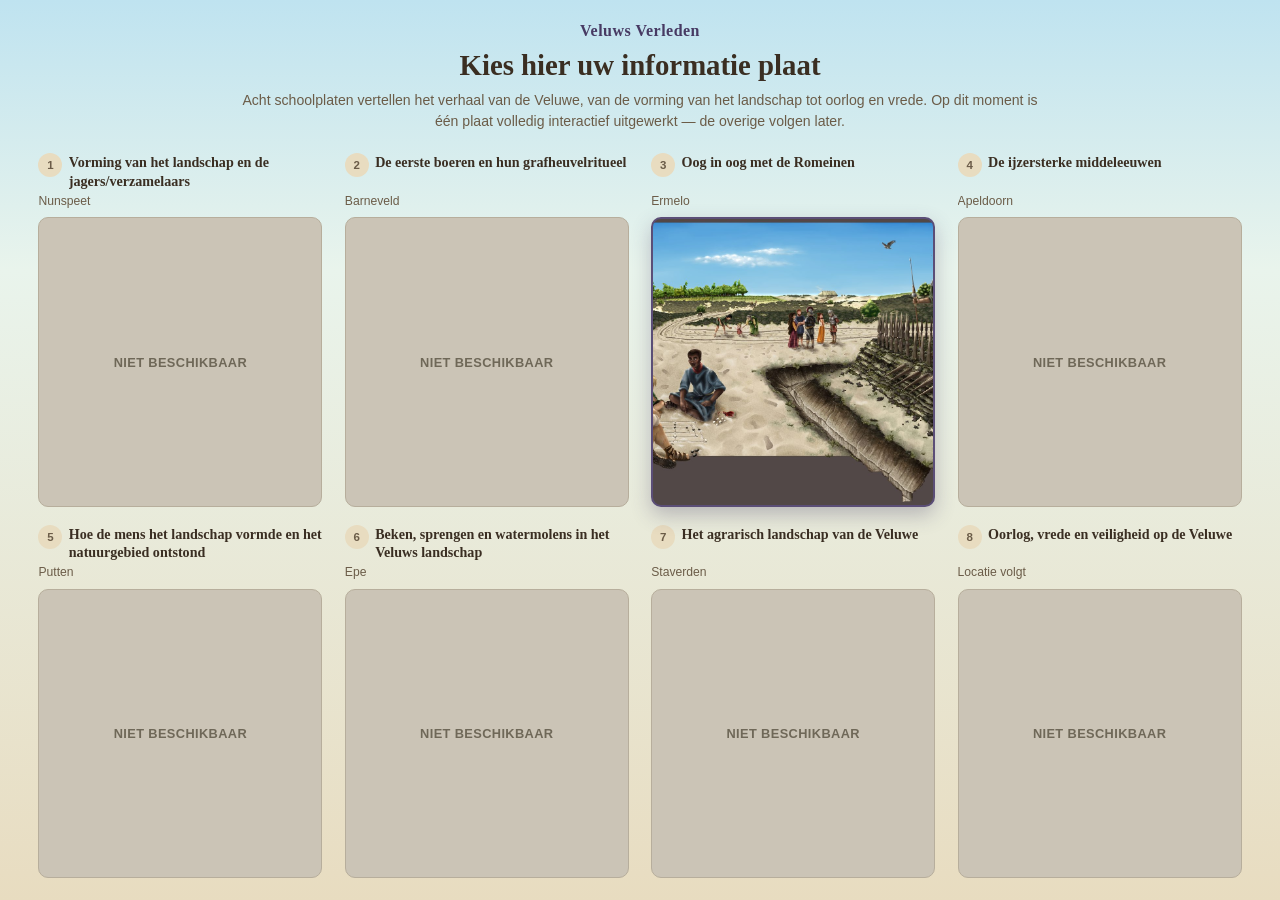
==== VeluwsVerleden/platen.html @ 7665651e "Eerste commit" ====
<!DOCTYPE html>
<html lang="nl">
<head>
  <meta charset="UTF-8">
  <meta name="viewport" content="width=device-width, initial-scale=1.0">
  <title>Veluws Verleden — Kies een schoolplaat</title>
  <link rel="stylesheet" href="css/style.css">
</head>
<body>

  <main class="platen-screen">
    <header class="platen-header">
      <a href="index.html" class="brand">Veluws Verleden</a>
      <h1>Kies hier uw informatie plaat</h1>
      <p class="platen-intro">Acht schoolplaten vertellen het verhaal van de Veluwe, van de
        vorming van het landschap tot oorlog en vrede. Op dit moment is één plaat volledig
        interactief uitgewerkt &mdash; de overige volgen later.</p>
    </header>

    <ul class="platen-grid" id="platen-grid"></ul>

    <div class="platen-error" id="platen-error" hidden>
      <p>De schoolplaten konden niet worden geladen.</p>
      <button type="button" id="platen-retry">Opnieuw proberen</button>
    </div>
  </main>

  <script src="js/platen-data.js"></script>
  <script src="js/platen.js"></script>
</body>
</html>
---- VeluwsVerleden/css/style.css ----
/* =========================================================
   Veluws Verleden — Basisstijlen + Start scherm
   ========================================================= */

:root {
  --sky-top: #bfe3f0;
  --sky-bottom: #e9f4ec;
  --sand: #d9c19a;
  --sand-dark: #c2a878;
  --parchment: #f7f1e3;
  --parchment-edge: #e8dcc0;
  --ink: #3a2e22;
  --ink-soft: #6b5c48;
  --accent: #5b4e77;
  --accent-dark: #473a63;
  --forest: #4c6b4f;
  --shadow: rgba(41, 30, 18, 0.35);

  --font-heading: Georgia, 'Times New Roman', serif;
  --font-body: 'Segoe UI', Tahoma, Verdana, sans-serif;
}

* {
  box-sizing: border-box;
}

html, body {
  height: 100%;
  margin: 0;
  padding: 0;
}

body {
  font-family: var(--font-body);
  color: var(--ink);
}

/* ---------- Full-screen start scene ---------- */

.start-screen {
  position: relative;
  min-height: 100vh;
  width: 100%;
  display: flex;
  align-items: center;
  justify-content: center;
  padding: 5vh 5vw;
  overflow: hidden;

  /* Landscape evoking the schoolplaat: sky, tree line, sand dunes */
  background:
    radial-gradient(ellipse 80px 40px at 82% 12%, rgba(255,255,255,0.9), rgba(255,255,255,0)),
    linear-gradient(to bottom, var(--sky-top) 0%, var(--sky-bottom) 42%, var(--sand) 43%, var(--sand-dark) 100%);
}

.start-screen::before {
  /* soft rolling dune line */
  content: "";
  position: absolute;
  left: 0;
  right: 0;
  bottom: 0;
  height: 40%;
  background: var(--sand);
  clip-path: polygon(0% 35%, 12% 25%, 28% 40%, 45% 20%, 62% 38%, 80% 15%, 100% 30%, 100% 100%, 0% 100%);
  opacity: 0.6;
  pointer-events: none;
}

.start-screen::after {
  /* distant tree line */
  content: "";
  position: absolute;
  left: 0;
  right: 0;
  top: 40%;
  height: 6%;
  background: var(--forest);
  clip-path: polygon(
    0% 100%, 0% 40%, 4% 10%, 8% 45%, 13% 5%, 18% 50%, 24% 15%, 30% 55%,
    36% 20%, 42% 60%, 48% 10%, 54% 50%, 60% 25%, 66% 55%, 72% 15%,
    78% 45%, 84% 5%, 90% 50%, 96% 20%, 100% 40%, 100% 100%
  );
  opacity: 0.55;
  pointer-events: none;
}

/* ---------- Intro card ---------- */

.intro-card {
  position: relative;
  z-index: 1;
  max-width: 640px;
  width: 100%;
  background: var(--parchment);
  border: 1px solid var(--parchment-edge);
  border-radius: 18px;
  padding: 3rem 3.25rem;
  text-align: center;
  box-shadow: 0 25px 60px var(--shadow), 0 2px 0 rgba(255,255,255,0.6) inset;
  animation: rise 0.6s ease-out;
}

@keyframes rise {
  from { opacity: 0; transform: translateY(18px); }
  to   { opacity: 1; transform: translateY(0); }
}

.eyebrow {
  margin: 0 0 0.4rem;
  font-size: 0.85rem;
  letter-spacing: 0.14em;
  text-transform: uppercase;
  color: var(--accent);
  font-weight: 600;
}

.intro-card h1 {
  margin: 0 0 1.4rem;
  font-family: var(--font-heading);
  font-size: clamp(1.8rem, 4vw, 2.6rem);
  color: var(--ink);
  line-height: 1.2;
}

.intro-card h1::after {
  content: "";
  display: block;
  width: 64px;
  height: 3px;
  margin: 0.9rem auto 0;
  background: var(--accent);
  border-radius: 2px;
}

.intro-text {
  color: var(--ink-soft);
  font-size: 1.05rem;
  line-height: 1.6;
}

.intro-text p {
  margin: 0 0 1rem;
}

.intro-text p:last-child {
  margin-bottom: 0;
}

.intro-text strong {
  color: var(--accent-dark);
}

/* ---------- Start button ---------- */

.start-btn {
  margin-top: 2.2rem;
  padding: 0.85rem 2.8rem;
  border: none;
  border-radius: 999px;
  background: linear-gradient(180deg, var(--accent) 0%, var(--accent-dark) 100%);
  color: #fdf6ea;
  font-family: var(--font-body);
  font-size: 1.15rem;
  font-weight: 600;
  letter-spacing: 0.04em;
  cursor: pointer;
  box-shadow: 0 10px 22px rgba(71, 58, 99, 0.4);
  transition: transform 0.15s ease, box-shadow 0.15s ease, background 0.15s ease;
}

.start-btn:hover {
  transform: translateY(-2px);
  box-shadow: 0 14px 28px rgba(71, 58, 99, 0.48);
}

.start-btn:active {
  transform: translateY(0);
  box-shadow: 0 6px 14px rgba(71, 58, 99, 0.4);
}

.start-btn:focus-visible {
  outline: 3px solid var(--forest);
  outline-offset: 3px;
}

/* ---------- Responsive ---------- */

@media (max-width: 640px) {
  .intro-card {
    padding: 2.2rem 1.5rem;
    border-radius: 14px;
  }

  .intro-text {
    font-size: 0.98rem;
  }

  .start-btn {
    width: 100%;
    padding: 0.9rem 0;
  }
}

@media (max-height: 560px) {
  .start-screen {
    align-items: flex-start;
    padding-top: 3vh;
    overflow-y: auto;
  }

  body {
    overflow: auto;
  }
}

/* =========================================================
   Platenkeuze — overzicht van de 8 schoolplaten
   ========================================================= */

.platen-screen {
  height: 100vh;
  width: 100%;
  padding: 2.4vh 3vw;
  display: flex;
  flex-direction: column;
  overflow: hidden;
  background:
    linear-gradient(to bottom, var(--sky-top) 0%, var(--sky-bottom) 30%, var(--parchment-edge) 100%);
}

.platen-header {
  flex: 0 0 auto;
  max-width: 1000px;
  margin: 0 auto 1.4rem;
  text-align: center;
}

.brand {
  display: inline-block;
  margin-bottom: 0.6rem;
  font-family: var(--font-heading);
  font-size: 1rem;
  font-weight: 700;
  color: var(--accent-dark);
  text-decoration: none;
  letter-spacing: 0.03em;
}

.brand:hover {
  text-decoration: underline;
}

.platen-header h1 {
  margin: 0 0 0.5rem;
  font-family: var(--font-heading);
  font-size: clamp(1.3rem, 2.4vw, 1.8rem);
  color: var(--ink);
}

.platen-intro {
  margin: 0 auto;
  max-width: 820px;
  color: var(--ink-soft);
  font-size: 0.88rem;
  line-height: 1.45;
}

.platen-grid {
  flex: 1;
  min-height: 0;
  list-style: none;
  margin: 0 auto;
  padding: 0;
  max-width: 1320px;
  width: 100%;
  display: grid;
  grid-template-columns: repeat(4, 1fr);
  grid-template-rows: repeat(2, 1fr);
  gap: 1.1rem 1.4rem;
}

.platen-grid[hidden] {
  display: none;
}

.platen-error {
  flex: 1;
  min-height: 0;
  display: flex;
  flex-direction: column;
  align-items: center;
  justify-content: center;
  gap: 1rem;
  text-align: center;
  color: var(--ink-soft);
}

.platen-error[hidden] {
  display: none;
}

.platen-error button {
  padding: 0.6rem 1.6rem;
  border: none;
  border-radius: 999px;
  background: var(--accent);
  color: #fdf6ea;
  font-size: 0.9rem;
  font-weight: 600;
  cursor: pointer;
}

.platen-error button:hover {
  background: var(--accent-dark);
}

.plaat-tile {
  display: flex;
  flex-direction: column;
  min-height: 0;
  height: 100%;
}

.plaat-meta {
  flex: 0 0 auto;
  height: 3.6rem;
  overflow: hidden;
  margin-bottom: 0.4rem;
  text-align: left;
}

.plaat-title-row {
  display: flex;
  align-items: flex-start;
  gap: 0.4rem;
}

.plaat-nr {
  flex: 0 0 auto;
  display: flex;
  align-items: center;
  justify-content: center;
  width: 1.5rem;
  height: 1.5rem;
  border-radius: 50%;
  background: var(--parchment-edge);
  color: var(--ink-soft);
  font-size: 0.72rem;
  font-weight: 700;
}

.plaat-tile h2 {
  flex: 1;
  min-width: 0;
  display: block;
  overflow: hidden;
  margin: 0;
  height: 2.3rem;
  font-family: var(--font-heading);
  font-size: 0.88rem;
  line-height: 1.15rem;
  color: var(--ink);
  font-weight: 700;
}

.plaat-locatie {
  margin: 0.25rem 0 0;
  height: 1rem;
  overflow: hidden;
  font-size: 0.76rem;
  color: var(--ink-soft);
}

/* De "schermen": elke plaat als eigen kader, met foto of grijze status */
.plaat-screen {
  position: relative;
  flex: 1;
  min-height: 0;
  display: flex;
  align-items: center;
  justify-content: center;
  border-radius: 10px;
  overflow: hidden;
}

/* Nog niet beschikbare platen: grote grijze schermen */
.plaat-screen--soon {
  background: #cbc4b6;
  border: 1px solid #b7ae9c;
}

.plaat-screen--soon span {
  font-size: 0.8rem;
  font-weight: 600;
  letter-spacing: 0.03em;
  color: #6f6858;
  text-transform: uppercase;
}

/* De actieve, uitgewerkte plaat: klikbaar scherm met de foto */
.plaat-screen--active {
  display: block;
  background-color: var(--accent);
  background-size: cover;
  background-position: center;
  border: 2px solid var(--accent);
  box-shadow: 0 8px 20px rgba(71, 58, 99, 0.3);
  transition: transform 0.15s ease, box-shadow 0.15s ease;
}

.plaat-screen--active:hover {
  transform: translateY(-3px);
  box-shadow: 0 14px 28px rgba(71, 58, 99, 0.38);
}

.plaat-screen--active:focus-visible {
  outline: 3px solid var(--accent-dark);
  outline-offset: 3px;
}

/* ---------- Responsive ---------- */

@media (max-width: 900px) {
  .platen-grid {
    grid-template-columns: repeat(2, 1fr);
    grid-template-rows: repeat(4, 1fr);
  }
}

@media (max-width: 520px), (max-height: 640px) {
  .platen-screen {
    height: auto;
    min-height: 100vh;
    overflow: visible;
  }

  html, body:has(.platen-screen) {
    height: auto;
  }

  .platen-grid {
    grid-template-columns: 1fr;
    grid-template-rows: none;
    gap: 0.9rem;
  }

  .plaat-tile {
    height: auto;
  }

  .plaat-screen {
    aspect-ratio: 16 / 9;
    flex: none;
  }
}

/* =========================================================
   Interactieve schoolplaat — zoom/pan viewer + POI's
   ========================================================= */

.viewer-page {
  height: 100vh;
  width: 100%;
  display: flex;
  flex-direction: column;
  overflow: hidden;
  background: var(--parchment-edge);
}

.viewer-header {
  flex: 0 0 auto;
  display: flex;
  align-items: center;
  gap: 1.4rem;
  padding: 0.9rem 1.6rem;
  background: var(--parchment);
  border-bottom: 1px solid var(--parchment-edge);
}

.terug-btn {
  display: inline-flex;
  align-items: center;
  gap: 0.4rem;
  padding: 0.5rem 0.9rem;
  border-radius: 999px;
  background: var(--parchment-edge);
  color: var(--ink);
  text-decoration: none;
  font-size: 0.85rem;
  font-weight: 600;
  white-space: nowrap;
  transition: background 0.15s ease;
}

.terug-btn:hover {
  background: var(--sand);
}

.terug-pijl {
  font-size: 1rem;
}

.viewer-titel h1 {
  margin: 0;
  font-family: var(--font-heading);
  font-size: clamp(1.1rem, 2vw, 1.4rem);
  color: var(--ink);
}

.viewer-sub {
  margin: 0.1rem 0 0;
  font-size: 0.78rem;
  color: var(--ink-soft);
}

.viewer-body {
  flex: 1;
  min-height: 0;
  display: flex;
}

.viewer-body[hidden] {
  display: none;
}

/* ---------- Zijbalk: interactie checklist ---------- */

.poi-checklist {
  flex: 0 0 260px;
  overflow-y: auto;
  padding: 1.2rem 1.1rem;
  background: var(--parchment);
  border-right: 1px solid var(--parchment-edge);
}

.poi-checklist h2 {
  margin: 0 0 0.4rem;
  font-family: var(--font-heading);
  font-size: 1rem;
  color: var(--ink);
}

.poi-checklist-hint {
  margin: 0 0 0.6rem;
  font-size: 0.76rem;
  line-height: 1.4;
  color: var(--ink-soft);
}

.poi-checklist-voortgang {
  margin: 0 0 0.9rem;
  font-size: 0.76rem;
  font-weight: 700;
  color: var(--accent-dark);
}

.poi-checklist-list {
  list-style: none;
  margin: 0;
  padding: 0;
  display: flex;
  flex-direction: column;
  gap: 0.35rem;
}

.poi-checklist-btn {
  display: flex;
  align-items: center;
  gap: 0.6rem;
  width: 100%;
  padding: 0.5rem 0.6rem;
  border: none;
  border-radius: 8px;
  background: transparent;
  color: var(--ink);
  text-align: left;
  font-size: 0.8rem;
  line-height: 1.3;
  cursor: pointer;
  transition: background 0.15s ease;
}

.poi-checklist-btn:hover {
  background: var(--parchment-edge);
}

.poi-checklist-vinkje {
  flex: 0 0 auto;
  display: flex;
  align-items: center;
  justify-content: center;
  width: 1.5rem;
  height: 1.5rem;
  border-radius: 50%;
  background: var(--parchment-edge);
  color: var(--ink-soft);
  font-size: 0.72rem;
  font-weight: 700;
}

.poi-checklist-item.is-seen .poi-checklist-vinkje {
  background: var(--accent);
  color: #fdf6ea;
}

.poi-checklist-item.is-seen .poi-checklist-btn {
  color: var(--ink-soft);
}

/* ---------- De viewer zelf ---------- */

.viewer-stage {
  position: relative;
  flex: 1;
  min-height: 0;
  background: #2c241d;
  overflow: hidden;
}

.viewer-controls {
  position: absolute;
  top: 1rem;
  left: 1rem;
  z-index: 3;
  display: flex;
  flex-direction: column;
  gap: 0.5rem;
}

.viewer-controls button {
  width: 2.4rem;
  height: 2.4rem;
  border: none;
  border-radius: 50%;
  background: var(--parchment);
  color: var(--ink);
  font-size: 1.3rem;
  font-weight: 700;
  line-height: 1;
  cursor: pointer;
  box-shadow: 0 4px 12px rgba(0, 0, 0, 0.35);
  transition: background 0.15s ease, transform 0.15s ease;
}

.viewer-controls button:hover {
  background: #fff;
  transform: translateY(-1px);
}

.viewer-loading {
  position: absolute;
  inset: 0;
  z-index: 2;
  display: flex;
  align-items: center;
  justify-content: center;
  margin: 0;
  color: #e8dcc0;
  font-size: 0.95rem;
  letter-spacing: 0.03em;
}

.viewer-loading[hidden] {
  display: none;
}

.viewer-loading-scherp {
  position: absolute;
  bottom: 0.8rem;
  right: 1rem;
  z-index: 3;
  margin: 0;
  padding: 0.35rem 0.8rem;
  border-radius: 999px;
  background: rgba(0, 0, 0, 0.55);
  color: #f7f1e3;
  font-size: 0.75rem;
  letter-spacing: 0.02em;
}

.viewer-loading-scherp[hidden] {
  display: none;
}

.viewer-error {
  flex: 1;
  min-height: 0;
  display: flex;
  flex-direction: column;
  align-items: center;
  justify-content: center;
  gap: 1rem;
  padding: 2rem;
  text-align: center;
  color: var(--ink-soft);
}

.viewer-error[hidden] {
  display: none;
}

.viewer-error button {
  padding: 0.6rem 1.6rem;
  border: none;
  border-radius: 999px;
  background: var(--accent);
  color: #fdf6ea;
  font-size: 0.9rem;
  font-weight: 600;
  cursor: pointer;
}

.viewer-error button:hover {
  background: var(--accent-dark);
}

.viewer-canvas {
  position: absolute;
  inset: 0;
  overflow: hidden;
  cursor: grab;
  touch-action: none;
  opacity: 0;
  transition: opacity 0.3s ease;
}

.viewer-canvas.is-ready {
  opacity: 1;
}

.viewer-canvas:active {
  cursor: grabbing;
}

.viewer-transform {
  position: absolute;
  top: 0;
  left: 0;
  transform-origin: 0 0;
  will-change: transform;
}

.viewer-transform img {
  display: block;
  max-width: none;
  user-select: none;
  -webkit-user-drag: none;
}

/* ---------- POI-markers op de plaat ---------- */

.poi-markers {
  position: absolute;
  inset: 0;
  z-index: 2;
  overflow: hidden;
  pointer-events: none;
}

.poi-marker {
  position: absolute;
  top: 0;
  left: 0;
  width: 2rem;
  height: 2rem;
  display: flex;
  align-items: center;
  justify-content: center;
  border: 2px solid #fdf6ea;
  border-radius: 50%;
  background: var(--accent);
  color: #fdf6ea;
  font-size: 0.85rem;
  font-weight: 700;
  cursor: pointer;
  pointer-events: auto;
  box-shadow: 0 3px 10px rgba(0, 0, 0, 0.4);
}

.poi-marker::after {
  content: "";
  position: absolute;
  inset: -6px;
  border-radius: 50%;
  border: 2px solid var(--accent);
  animation: poi-pulse 2s ease-out infinite;
}

.poi-marker.is-seen {
  background: var(--forest);
}

.poi-marker.is-seen::after {
  border-color: var(--forest);
  animation: none;
  opacity: 0;
}

@keyframes poi-pulse {
  0% { transform: scale(1); opacity: 0.9; }
  100% { transform: scale(1.9); opacity: 0; }
}

/* ---------- POI-detailpaneel ---------- */

.poi-panel-backdrop {
  position: fixed;
  inset: 0;
  z-index: 10;
  background: rgba(41, 30, 18, 0.5);
}

.poi-panel {
  position: fixed;
  top: 0;
  right: 0;
  bottom: 0;
  z-index: 11;
  width: min(420px, 100%);
  overflow-y: auto;
  background: var(--parchment);
  box-shadow: -12px 0 30px rgba(0, 0, 0, 0.3);
  padding: 3rem 2rem 2rem;
}

.poi-panel-close {
  position: absolute;
  top: 1rem;
  right: 1rem;
  width: 2.2rem;
  height: 2.2rem;
  border: none;
  border-radius: 50%;
  background: var(--parchment-edge);
  color: var(--ink);
  font-size: 1.3rem;
  line-height: 1;
  cursor: pointer;
}

.poi-panel-nr {
  display: inline-flex;
  align-items: center;
  justify-content: center;
  width: 2rem;
  height: 2rem;
  margin-bottom: 0.8rem;
  border-radius: 50%;
  background: var(--accent);
  color: #fdf6ea;
  font-size: 0.85rem;
  font-weight: 700;
}

.poi-panel-inner h2 {
  margin: 0 0 1rem;
  font-family: var(--font-heading);
  font-size: 1.3rem;
  color: var(--ink);
  line-height: 1.3;
}

.poi-panel-image {
  display: flex;
  align-items: center;
  justify-content: center;
  height: 180px;
  margin-bottom: 1.1rem;
  border: 2px dashed var(--sand-dark);
  border-radius: 10px;
  color: var(--ink-soft);
  font-size: 0.85rem;
  background: var(--parchment-edge);
}

.poi-panel-inner p {
  margin: 0;
  color: var(--ink-soft);
  font-size: 0.95rem;
  line-height: 1.6;
}

.poi-panel-extras {
  display: flex;
  flex-wrap: wrap;
  align-items: center;
  gap: 0.5rem;
  margin-top: 1.2rem;
}

.poi-panel-extras:empty {
  display: none;
}

.poi-extra-pill {
  padding: 0.3rem 0.75rem;
  border-radius: 999px;
  background: var(--parchment-edge);
  color: var(--ink);
  font-size: 0.74rem;
  font-weight: 700;
  letter-spacing: 0.02em;
  text-transform: uppercase;
}

.poi-audio {
  width: 100%;
  margin-top: 0.4rem;
}

/* ---------- Gefeliciteerd-melding ---------- */

.poi-congrats {
  position: fixed;
  left: 50%;
  bottom: 1.6rem;
  z-index: 12;
  transform: translateX(-50%);
  display: flex;
  align-items: center;
  gap: 1rem;
  max-width: min(90vw, 480px);
  padding: 1rem 1.3rem;
  border-radius: 12px;
  background: var(--forest);
  color: #fdf6ea;
  box-shadow: 0 12px 28px rgba(0, 0, 0, 0.35);
}

.poi-congrats[hidden] {
  display: none;
}

.poi-congrats p {
  margin: 0;
  font-size: 0.9rem;
  line-height: 1.4;
}

.poi-congrats button {
  flex: 0 0 auto;
  width: 1.8rem;
  height: 1.8rem;
  border: none;
  border-radius: 50%;
  background: rgba(255, 255, 255, 0.2);
  color: #fdf6ea;
  font-size: 1.1rem;
  line-height: 1;
  cursor: pointer;
}

/* ---------- Responsive ---------- */

@media (max-width: 800px) {
  .viewer-body {
    flex-direction: column;
  }

  .poi-checklist {
    flex: 0 0 auto;
    max-height: 32vh;
    border-right: none;
    border-bottom: 1px solid var(--parchment-edge);
  }

  .viewer-header {
    flex-wrap: wrap;
    gap: 0.6rem;
  }
}

/* =========================================================
   Verhaalvenster: spellen, quiz en filmpje
   ========================================================= */

.poi-panel {
  transition: width 0.2s ease;
}

.poi-panel.is-game {
  width: min(860px, 100%);
}

.poi-extra-pill.is-actie {
  border: none;
  background: var(--accent);
  color: #fdf6ea;
  cursor: pointer;
  font-family: inherit;
}

.poi-extra-pill.is-actie:hover {
  background: var(--accent-dark);
}

.poi-game {
  display: block;
}

.poi-game[hidden] {
  display: none;
}

.spel-intro h3,
.spel-titel,
.spel-resultaat h3 {
  margin: 0 0 0.8rem;
  font-family: var(--font-heading);
  font-size: 1.3rem;
  color: var(--ink);
}

.spel-intro p,
.spel-resultaat-tekst {
  margin: 0 0 1rem;
  color: var(--ink-soft);
  font-size: 0.95rem;
  line-height: 1.6;
}

.spel-hint {
  min-height: 1.4rem;
  margin: 0 0 0.6rem;
  color: var(--accent-dark);
  font-size: 0.9rem;
  font-weight: 600;
}

.spel-knoppen {
  display: flex;
  flex-wrap: wrap;
  gap: 0.6rem;
  margin-top: 1rem;
}

.spel-knop {
  padding: 0.6rem 1.3rem;
  border: none;
  border-radius: 999px;
  background: var(--accent);
  color: #fdf6ea;
  font-size: 0.9rem;
  font-weight: 600;
  cursor: pointer;
}

.spel-knop:hover { background: var(--accent-dark); }

.spel-knop--zacht {
  background: var(--parchment-edge);
  color: var(--ink);
}

.spel-knop--zacht:hover { background: var(--sand); }

.spel-sterren {
  margin: 0 0 0.8rem;
  font-size: 2.4rem;
  letter-spacing: 0.2rem;
}

.ster { color: var(--parchment-edge); }
.ster.is-vol { color: #d9a520; }

.spel-video {
  width: 100%;
  max-height: 60vh;
  border-radius: 10px;
  background: #000;
}

/* ---------- Molenspel ---------- */

.molen-status {
  margin: 0 0 0.5rem;
  font-weight: 700;
  color: var(--ink);
  font-size: 0.95rem;
}

.molen-teller {
  margin: 0.5rem 0 0;
  font-size: 0.8rem;
  color: var(--ink-soft);
}

.molen-bord {
  display: block;
  width: min(100%, 520px);
  margin: 0 auto;
  border-radius: 12px;
  background: #d8bd8c;
  touch-action: manipulation;
}

.molen-lijn {
  stroke: #5b4630;
  stroke-width: 5;
  stroke-linecap: round;
}

.molen-punt { cursor: pointer; outline: none; }
.molen-hit { fill: transparent; }
.molen-stip { fill: #5b4630; }
.molen-steen { fill: transparent; stroke: none; }
.molen-steen.is-h { fill: #fdf6ea; stroke: #5b4e77; stroke-width: 5; }
.molen-steen.is-c { fill: #2c241d; stroke: #8a7a66; stroke-width: 4; }
.molen-steen.is-gekozen { stroke: #d9a520; stroke-width: 8; }
.molen-punt:focus-visible .molen-hit { fill: rgba(91, 78, 119, 0.25); }
.molen-punt.is-leeg:hover .molen-hit { fill: rgba(91, 78, 119, 0.2); }

/* ---------- Kleed de Romein aan ---------- */

.kleed-wrap {
  display: flex;
  flex-wrap: wrap;
  gap: 1.2rem;
  align-items: flex-start;
}

.kleed-links { flex: 0 0 180px; }
.kleed-soldaat { width: 180px; height: auto; background: var(--parchment-edge); border-radius: 12px; }
.kleed-rechts { flex: 1 1 260px; }
.kleed-voortgang, .kamp-voortgang, .zoek-voortgang, .quiz-voortgang, .vondst-teller {
  margin: 0 0 0.3rem;
  font-size: 0.78rem;
  font-weight: 700;
  color: var(--ink-soft);
  text-transform: uppercase;
  letter-spacing: 0.04em;
}
.kleed-vraag, .kamp-vraag, .zoek-vraag, .quiz-vraag {
  margin: 0 0 0.9rem;
  font-size: 1.05rem;
  font-weight: 700;
  color: var(--ink);
}
.kleed-opties, .quiz-opties { display: flex; flex-direction: column; gap: 0.5rem; }

.kleed-optie, .quiz-optie {
  padding: 0.7rem 0.9rem;
  border: 2px solid var(--parchment-edge);
  border-radius: 10px;
  background: #fff;
  color: var(--ink);
  font-size: 0.92rem;
  text-align: left;
  cursor: pointer;
}

.kleed-optie:hover:not(:disabled), .quiz-optie:hover:not(:disabled) { border-color: var(--accent); }
.kleed-optie.is-fout, .quiz-optie.is-fout { border-color: #b3402e; background: #f6dcd6; }
.quiz-optie.is-goed { border-color: var(--forest); background: #dbead9; }
.quiz-feedback { min-height: 1.4rem; margin: 0.8rem 0 0; font-weight: 700; color: var(--ink); }

/* ---------- Legerkamp ---------- */

.kamp-plan, .vondst-veld, .zoek-plaat {
  display: block;
  width: 100%;
  border-radius: 10px;
}

.kamp-zone { cursor: pointer; stroke: rgba(58, 46, 34, 0.5); stroke-width: 2; outline: none; }
.kamp-zone:hover:not(.is-klaar) { filter: brightness(1.08); }
.kamp-zone:focus-visible { stroke: var(--accent); stroke-width: 4; }
.kamp-zone.is-fout { stroke: #b3402e; stroke-width: 5; }
.kamp-label { fill: #1d1710; font-size: 15px; font-weight: 700; pointer-events: none; }

/* ---------- Vondsten en zoekplaat ---------- */

.vondst-veld { cursor: crosshair; }
.zoek-plaat { cursor: crosshair; background: #4a3f3a; }
.zoek-ring { fill: none; stroke: #ffe066; stroke-width: 6; pointer-events: none; }
.vondst-lijst { margin: 0.8rem 0 0; padding-left: 1.1rem; font-size: 0.85rem; color: var(--ink-soft); line-height: 1.5; }
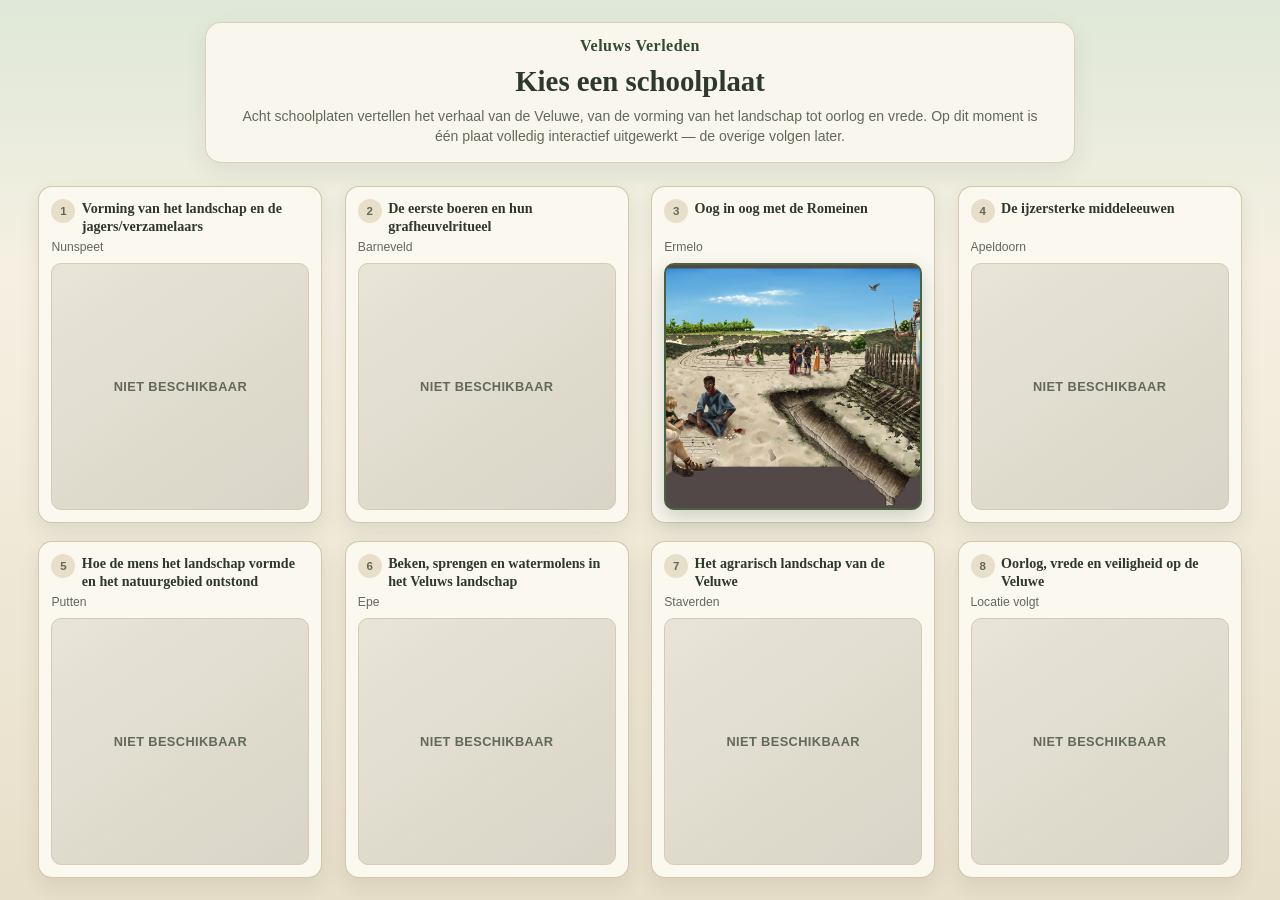
==== commit 0b515ffd: "Overal het zelfde thema" ====
--- a/VeluwsVerleden/platen.html
+++ b/VeluwsVerleden/platen.html
@@ -11,7 +11,7 @@
   <main class="platen-screen">
     <header class="platen-header">
       <a href="index.html" class="brand">Veluws Verleden</a>
-      <h1>Kies hier uw informatie plaat</h1>
+      <h1>Kies een schoolplaat</h1>
       <p class="platen-intro">Acht schoolplaten vertellen het verhaal van de Veluwe, van de
         vorming van het landschap tot oorlog en vrede. Op dit moment is één plaat volledig
         interactief uitgewerkt &mdash; de overige volgen later.</p>
--- a/VeluwsVerleden/css/style.css
+++ b/VeluwsVerleden/css/style.css
@@ -3,18 +3,18 @@
    ========================================================= */
 
 :root {
-  --sky-top: #bfe3f0;
-  --sky-bottom: #e9f4ec;
-  --sand: #d9c19a;
-  --sand-dark: #c2a878;
-  --parchment: #f7f1e3;
-  --parchment-edge: #e8dcc0;
-  --ink: #3a2e22;
-  --ink-soft: #6b5c48;
-  --accent: #5b4e77;
-  --accent-dark: #473a63;
-  --forest: #4c6b4f;
-  --shadow: rgba(41, 30, 18, 0.35);
+  --sky-top: #dfe8d8;
+  --sky-bottom: #f5f0e2;
+  --sand: #d4c49e;
+  --sand-dark: #b5a174;
+  --parchment: #fbf8ef;
+  --parchment-edge: #e8dfca;
+  --ink: #2e382c;
+  --ink-soft: #626958;
+  --accent: #496341;
+  --accent-dark: #344a31;
+  --forest: #3d5a40;
+  --shadow: rgba(35, 44, 32, 0.22);
 
   --font-heading: Georgia, 'Times New Roman', serif;
   --font-body: 'Segoe UI', Tahoma, Verdana, sans-serif;
@@ -33,6 +33,7 @@
 body {
   font-family: var(--font-body);
   color: var(--ink);
+  background: var(--parchment);
 }
 
 /* ---------- Full-screen start scene ---------- */
@@ -165,18 +166,18 @@
   font-weight: 600;
   letter-spacing: 0.04em;
   cursor: pointer;
-  box-shadow: 0 10px 22px rgba(71, 58, 99, 0.4);
+  box-shadow: 0 10px 22px rgba(52, 74, 49, 0.28);
   transition: transform 0.15s ease, box-shadow 0.15s ease, background 0.15s ease;
 }
 
 .start-btn:hover {
   transform: translateY(-2px);
-  box-shadow: 0 14px 28px rgba(71, 58, 99, 0.48);
+  box-shadow: 0 14px 28px rgba(52, 74, 49, 0.34);
 }
 
 .start-btn:active {
   transform: translateY(0);
-  box-shadow: 0 6px 14px rgba(71, 58, 99, 0.4);
+  box-shadow: 0 6px 14px rgba(52, 74, 49, 0.28);
 }
 
 .start-btn:focus-visible {
@@ -233,6 +234,11 @@
   flex: 0 0 auto;
   max-width: 1000px;
   margin: 0 auto 1.4rem;
+  padding: 0.9rem 1.5rem 1rem;
+  border: 1px solid rgba(181, 161, 116, 0.45);
+  border-radius: 16px;
+  background: rgba(251, 248, 239, 0.88);
+  box-shadow: 0 8px 24px rgba(35, 44, 32, 0.08);
   text-align: center;
 }
 
@@ -320,6 +326,11 @@
   flex-direction: column;
   min-height: 0;
   height: 100%;
+  padding: 0.75rem;
+  border: 1px solid rgba(181, 161, 116, 0.55);
+  border-radius: 14px;
+  background: var(--parchment);
+  box-shadow: 0 8px 20px rgba(35, 44, 32, 0.09);
 }
 
 .plaat-meta {
@@ -386,15 +397,15 @@
 
 /* Nog niet beschikbare platen: grote grijze schermen */
 .plaat-screen--soon {
-  background: #cbc4b6;
-  border: 1px solid #b7ae9c;
+  background: #e6e1d4;
+  border: 1px solid #d5cbb4;
 }
 
 .plaat-screen--soon span {
   font-size: 0.8rem;
   font-weight: 600;
   letter-spacing: 0.03em;
-  color: #6f6858;
+  color: var(--ink-soft);
   text-transform: uppercase;
 }
 
@@ -405,13 +416,13 @@
   background-size: cover;
   background-position: center;
   border: 2px solid var(--accent);
-  box-shadow: 0 8px 20px rgba(71, 58, 99, 0.3);
+  box-shadow: 0 8px 20px rgba(52, 74, 49, 0.22);
   transition: transform 0.15s ease, box-shadow 0.15s ease;
 }
 
 .plaat-screen--active:hover {
   transform: translateY(-3px);
-  box-shadow: 0 14px 28px rgba(71, 58, 99, 0.38);
+  box-shadow: 0 14px 28px rgba(52, 74, 49, 0.3);
 }
 
 .plaat-screen--active:focus-visible {
@@ -614,7 +625,7 @@
   position: relative;
   flex: 1;
   min-height: 0;
-  background: #2c241d;
+  background: #253128;
   overflow: hidden;
 }
 
@@ -1091,25 +1102,25 @@
   width: min(100%, 520px);
   margin: 0 auto;
   border-radius: 12px;
-  background: #d8bd8c;
+  background: #d4c49e;
   touch-action: manipulation;
 }
 
 .molen-lijn {
-  stroke: #5b4630;
+  stroke: #554b37;
   stroke-width: 5;
   stroke-linecap: round;
 }
 
 .molen-punt { cursor: pointer; outline: none; }
 .molen-hit { fill: transparent; }
-.molen-stip { fill: #5b4630; }
+.molen-stip { fill: #554b37; }
 .molen-steen { fill: transparent; stroke: none; }
-.molen-steen.is-h { fill: #fdf6ea; stroke: #5b4e77; stroke-width: 5; }
-.molen-steen.is-c { fill: #2c241d; stroke: #8a7a66; stroke-width: 4; }
+.molen-steen.is-h { fill: #fbf8ef; stroke: var(--accent); stroke-width: 5; }
+.molen-steen.is-c { fill: #344237; stroke: #8a8b78; stroke-width: 4; }
 .molen-steen.is-gekozen { stroke: #d9a520; stroke-width: 8; }
-.molen-punt:focus-visible .molen-hit { fill: rgba(91, 78, 119, 0.25); }
-.molen-punt.is-leeg:hover .molen-hit { fill: rgba(91, 78, 119, 0.2); }
+.molen-punt:focus-visible .molen-hit { fill: rgba(73, 99, 65, 0.25); }
+.molen-punt.is-leeg:hover .molen-hit { fill: rgba(73, 99, 65, 0.2); }
 
 /* ---------- Kleed de Romein aan ---------- */
 
@@ -1143,7 +1154,7 @@
   padding: 0.7rem 0.9rem;
   border: 2px solid var(--parchment-edge);
   border-radius: 10px;
-  background: #fff;
+  background: var(--parchment);
   color: var(--ink);
   font-size: 0.92rem;
   text-align: left;
@@ -1172,6 +1183,47 @@
 /* ---------- Vondsten en zoekplaat ---------- */
 
 .vondst-veld { cursor: crosshair; }
-.zoek-plaat { cursor: crosshair; background: #4a3f3a; }
+.zoek-plaat { cursor: crosshair; background: #344237; }
 .zoek-ring { fill: none; stroke: #ffe066; stroke-width: 6; pointer-events: none; }
 .vondst-lijst { margin: 0.8rem 0 0; padding-left: 1.1rem; font-size: 0.85rem; color: var(--ink-soft); line-height: 1.5; }
+
+button,
+a {
+  -webkit-tap-highlight-color: transparent;
+}
+
+button:focus-visible,
+a:focus-visible {
+  outline: 3px solid var(--sand-dark);
+  outline-offset: 3px;
+}
+
+.platen-grid {
+  align-content: stretch;
+}
+
+.plaat-screen--soon {
+  background-image: linear-gradient(145deg, rgba(251, 248, 239, 0.12), rgba(52, 74, 49, 0.08));
+}
+
+@media (max-width: 520px), (max-height: 640px) {
+  .platen-header {
+    padding: 0.7rem 0.9rem 0.8rem;
+    margin-bottom: 1rem;
+  }
+
+  .plaat-tile {
+    min-height: 220px;
+  }
+}
+
+@media (prefers-reduced-motion: reduce) {
+  *,
+  *::before,
+  *::after {
+    scroll-behavior: auto !important;
+    animation-duration: 0.01ms !important;
+    animation-iteration-count: 1 !important;
+    transition-duration: 0.01ms !important;
+  }
+}
